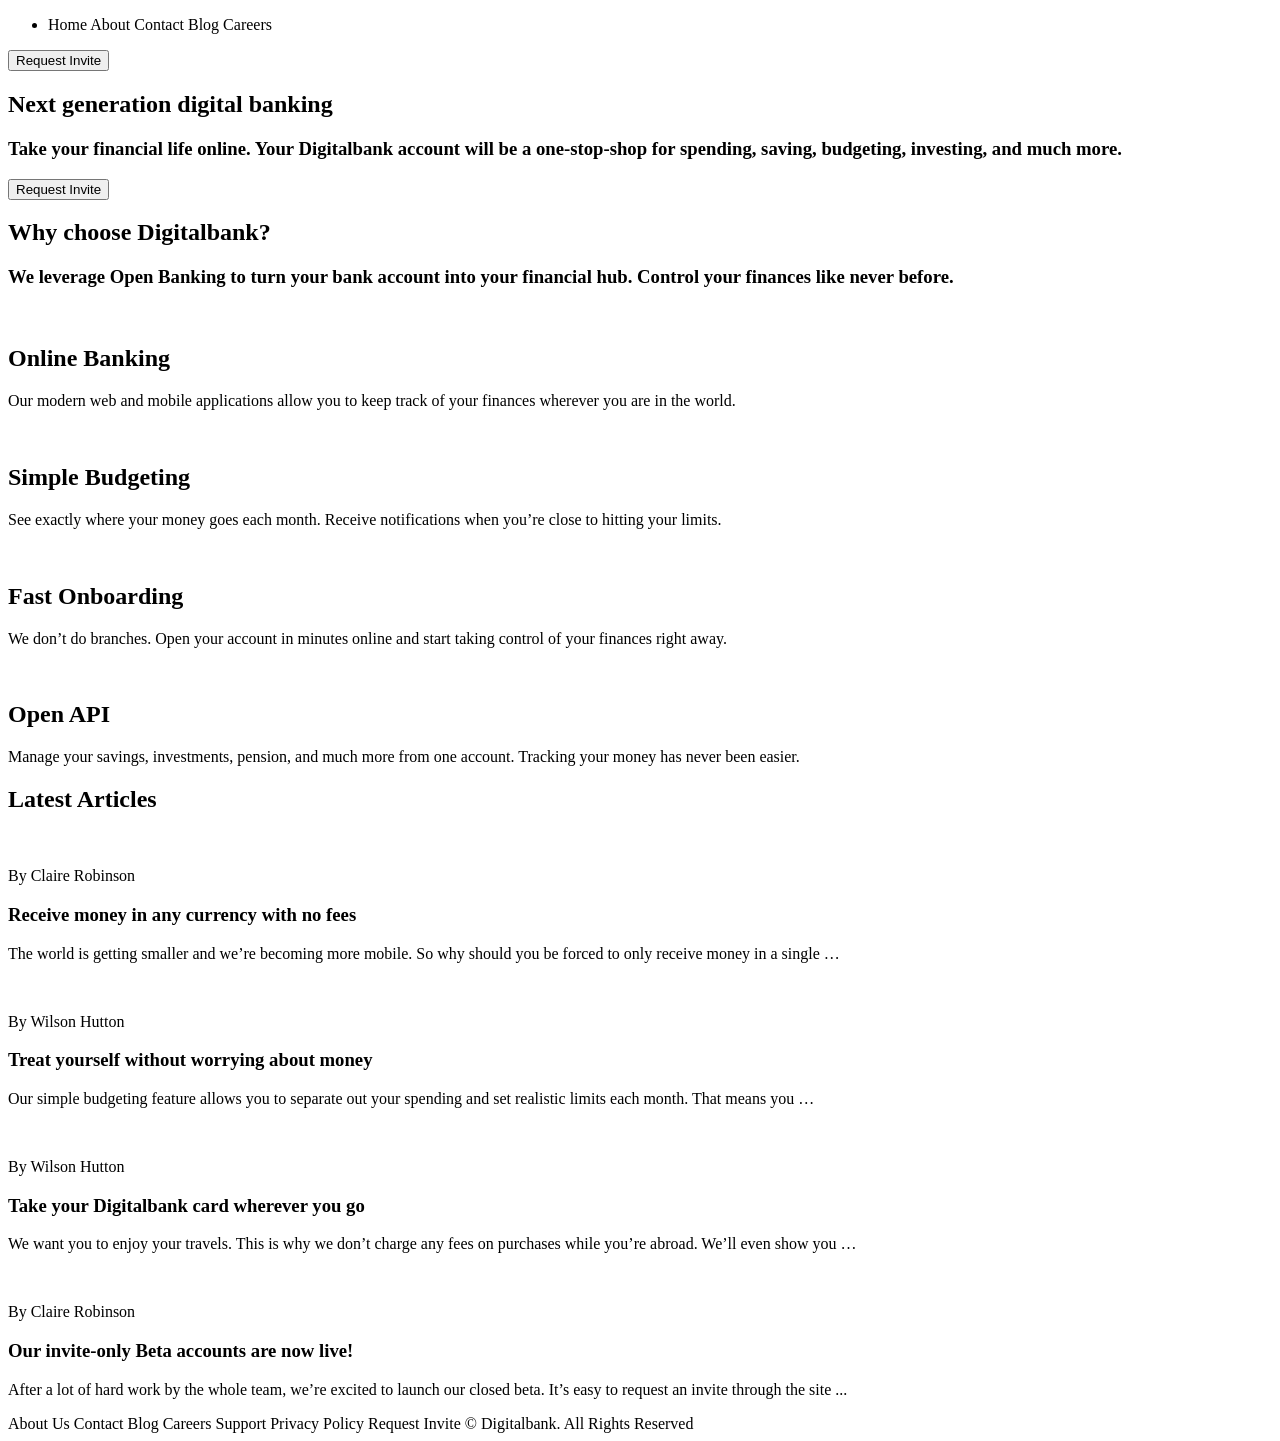
==== semana4/proyecto-reto_final/digitalbank-landing-page-master/index.html @ 3af238a7 "definiendo html-proyecto final sem4" ====
<!doctype html>
<html lang="en">
  <head>
    <meta charset="UTF-8" />
    <meta name="viewport" content="width=device-width, initial-scale=1.0" />
    <title>Reto Final</title>
    <link rel="stylesheet" href="style.css" />
    <link
      rel="icon"
      type="image/png"
      sizes="32x32"
      href="./images/favicon-32x32.png"
    />
  </head>
  <body>
    <header>
      <nav>
        <div class="nav_var__logo"></div>
        <div class="nav_var__menu">
          <ul>
            <li>Home About Contact Blog Careers</li>
          </ul>
        </div>
        <div class="nav_var__botton"><button>Request Invite</button></div>
      </nav>
    </header>
    <main>
      <section class="content">
        <div class="content__prim">
          <h1>Next generation digital banking</h1>
          <h3>
            Take your financial life online. Your Digitalbank account will be a
            one-stop-shop for spending, saving, budgeting, investing, and much
            more.
          </h3>
          <button>Request Invite</button>
        </div>
        <div class="content__services">
          <h1>Why choose Digitalbank?</h1>
          <h3>
            We leverage Open Banking to turn your bank account into your
            financial hub. Control your finances like never before.
          </h3>
          <div class="content__services-box">
            <div class="content__services-box-ej">
              <img src="" alt="" />
              <h1>Online Banking</h1>
              <p>
                Our modern web and mobile applications allow you to keep track
                of your finances wherever you are in the world.
              </p>
            </div>
            <div class="content__services-box-ej">
              <img src="" alt="" />
              <h1>Simple Budgeting</h1>
              <p>
                See exactly where your money goes each month. Receive
                notifications when you’re close to hitting your limits.
              </p>
            </div>
            <div class="content__services-box-ej">
              <img src="" alt="" />
              <h1>Fast Onboarding</h1>
              <p>
                We don’t do branches. Open your account in minutes online and
                start taking control of your finances right away.
              </p>
            </div>
            <div class="content__services-box-ej">
              <img src="" alt="" />
              <h1>Open API</h1>
              <p>
                Manage your savings, investments, pension, and much more from
                one account. Tracking your money has never been easier.
              </p>
            </div>
          </div>
        </div>
        <div class="content__articles">
          <h1>Latest Articles</h1>
          <div class="content__articles-box">
            <div class="content__articles-ej">
              <img src="" alt="" />
              <p>By Claire Robinson</p>
              <h3>Receive money in any currency with no fees</h3>
              <p>
                The world is getting smaller and we’re becoming more mobile. So
                why should you be forced to only receive money in a single …
              </p>
            </div>
            <div class="content__articles-ej">
              <img src="" alt="" />
              <p>By Wilson Hutton</p>
              <h3>Treat yourself without worrying about money</h3>
              <p>
                Our simple budgeting feature allows you to separate out your
                spending and set realistic limits each month. That means you …
              </p>
            </div>
            <div class="content__articles-ej">
              <img src="" alt="" />
              <p>By Wilson Hutton</p>
              <h3>Take your Digitalbank card wherever you go</h3>
              <p>
                We want you to enjoy your travels. This is why we don’t charge
                any fees on purchases while you’re abroad. We’ll even show you …
              </p>
            </div>
            <div class="content__articles-ej">
              <img src="" alt="" />
              <p>By Claire Robinson</p>
              <h3>Our invite-only Beta accounts are now live!</h3>
              <p>
                After a lot of hard work by the whole team, we’re excited to
                launch our closed beta. It’s easy to request an invite through
                the site ...
              </p>
            </div>
          </div>
        </div>
      </section>
    </main>
    <footer>
      About Us Contact Blog Careers Support Privacy Policy Request Invite ©
      Digitalbank. All Rights Reserved
    </footer>
  </body>
</html>
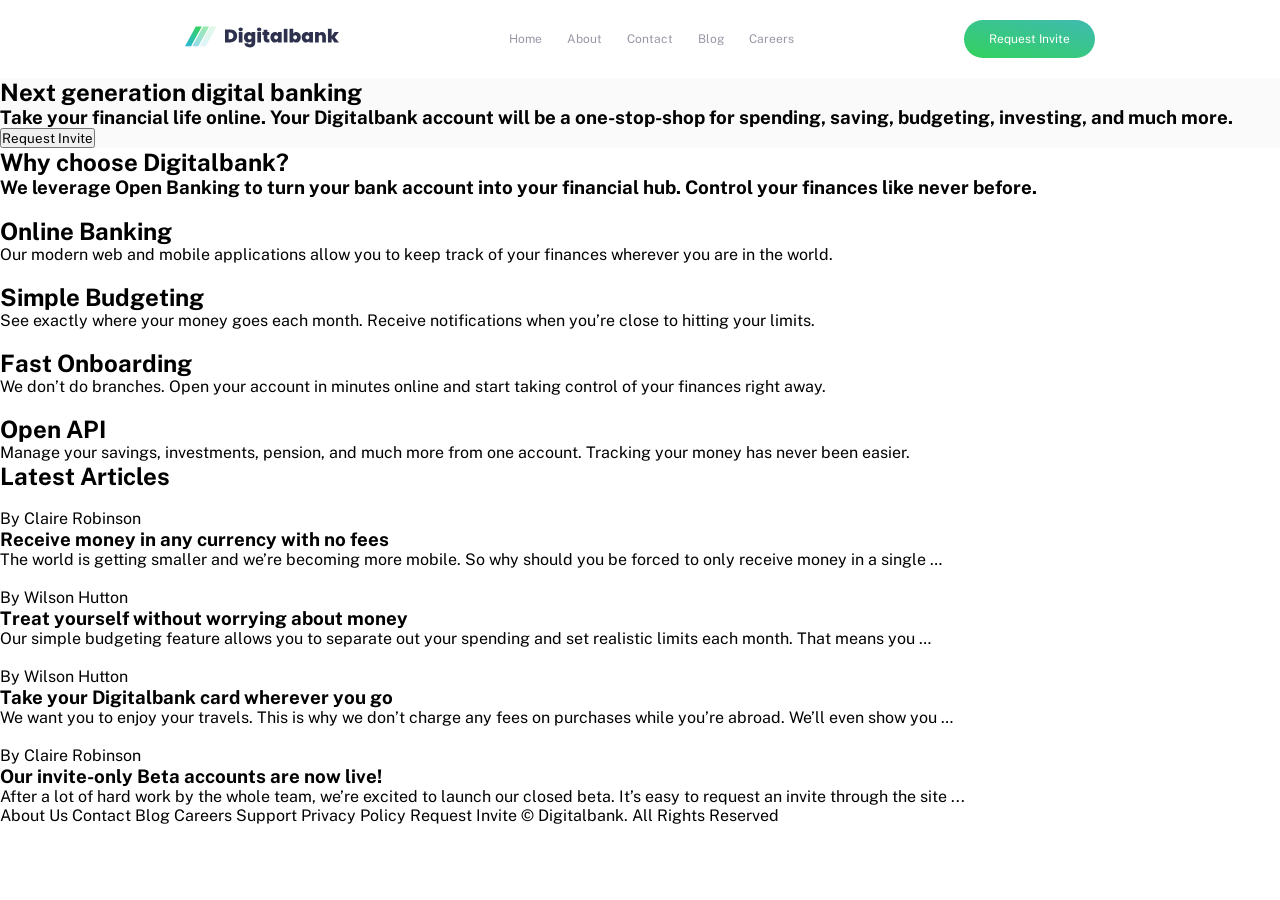
==== commit 6321db9c: "avanzando barra de navegacion" ====
--- a/semana4/proyecto-reto_final/digitalbank-landing-page-master/index.html
+++ b/semana4/proyecto-reto_final/digitalbank-landing-page-master/index.html
@@ -11,17 +11,29 @@
       sizes="32x32"
       href="./images/favicon-32x32.png"
     />
+    <link rel="preconnect" href="https://fonts.googleapis.com" />
+    <link rel="preconnect" href="https://fonts.gstatic.com" crossorigin />
+    <link
+      href="https://fonts.googleapis.com/css2?family=Public+Sans:ital,wght@0,100..900;1,100..900&display=swap"
+      rel="stylesheet"
+    />
   </head>
   <body>
     <header>
-      <nav>
-        <div class="nav_var__logo"></div>
+      <nav class="nav_var">
+        <div class="nav_var__logo">
+          <img src="images/logo-dark.svg" alt="logo_digital" />
+        </div>
         <div class="nav_var__menu">
           <ul>
-            <li>Home About Contact Blog Careers</li>
+            <li>Home</li>
+            <li>About</li>
+            <li>Contact</li>
+            <li>Blog</li>
+            <li>Careers</li>
           </ul>
         </div>
-        <div class="nav_var__botton"><button>Request Invite</button></div>
+        <div class="nav_var__button"><button>Request Invite</button></div>
       </nav>
     </header>
     <main>
--- a/semana4/proyecto-reto_final/digitalbank-landing-page-master/style.css
+++ b/semana4/proyecto-reto_final/digitalbank-landing-page-master/style.css
@@ -0,0 +1,40 @@
+* {
+  padding: 0%;
+  margin: 0%;
+  font-family: "Public Sans", sans-serif;
+}
+header {
+  background-color: hsl(0, 100%, 100%);
+}
+.nav_var {
+  padding: 20px 100px;
+  justify-content: space-around;
+  display: flex;
+  align-items: center;
+}
+.nav_var__menu ul {
+  list-style: none;
+  display: flex;
+  gap: 25px;
+  font-size: 12px;
+}
+.nav_var__menu ul li {
+  gap: 10px;
+  color: hsl(233, 8%, 62%);
+}
+.nav_var__button button {
+  background: #3fbab2;
+  background: linear-gradient(
+    194deg,
+    rgba(63, 186, 178, 1) 0%,
+    rgba(50, 210, 93, 1) 100%
+  );
+  padding: 12px 25px;
+  border: none;
+  border-radius: 30px;
+  color: hsl(0, 100%, 100%);
+  font-size: 12px;
+}
+.content__prim {
+  background-color: hsl(0, 0%, 98%);
+}
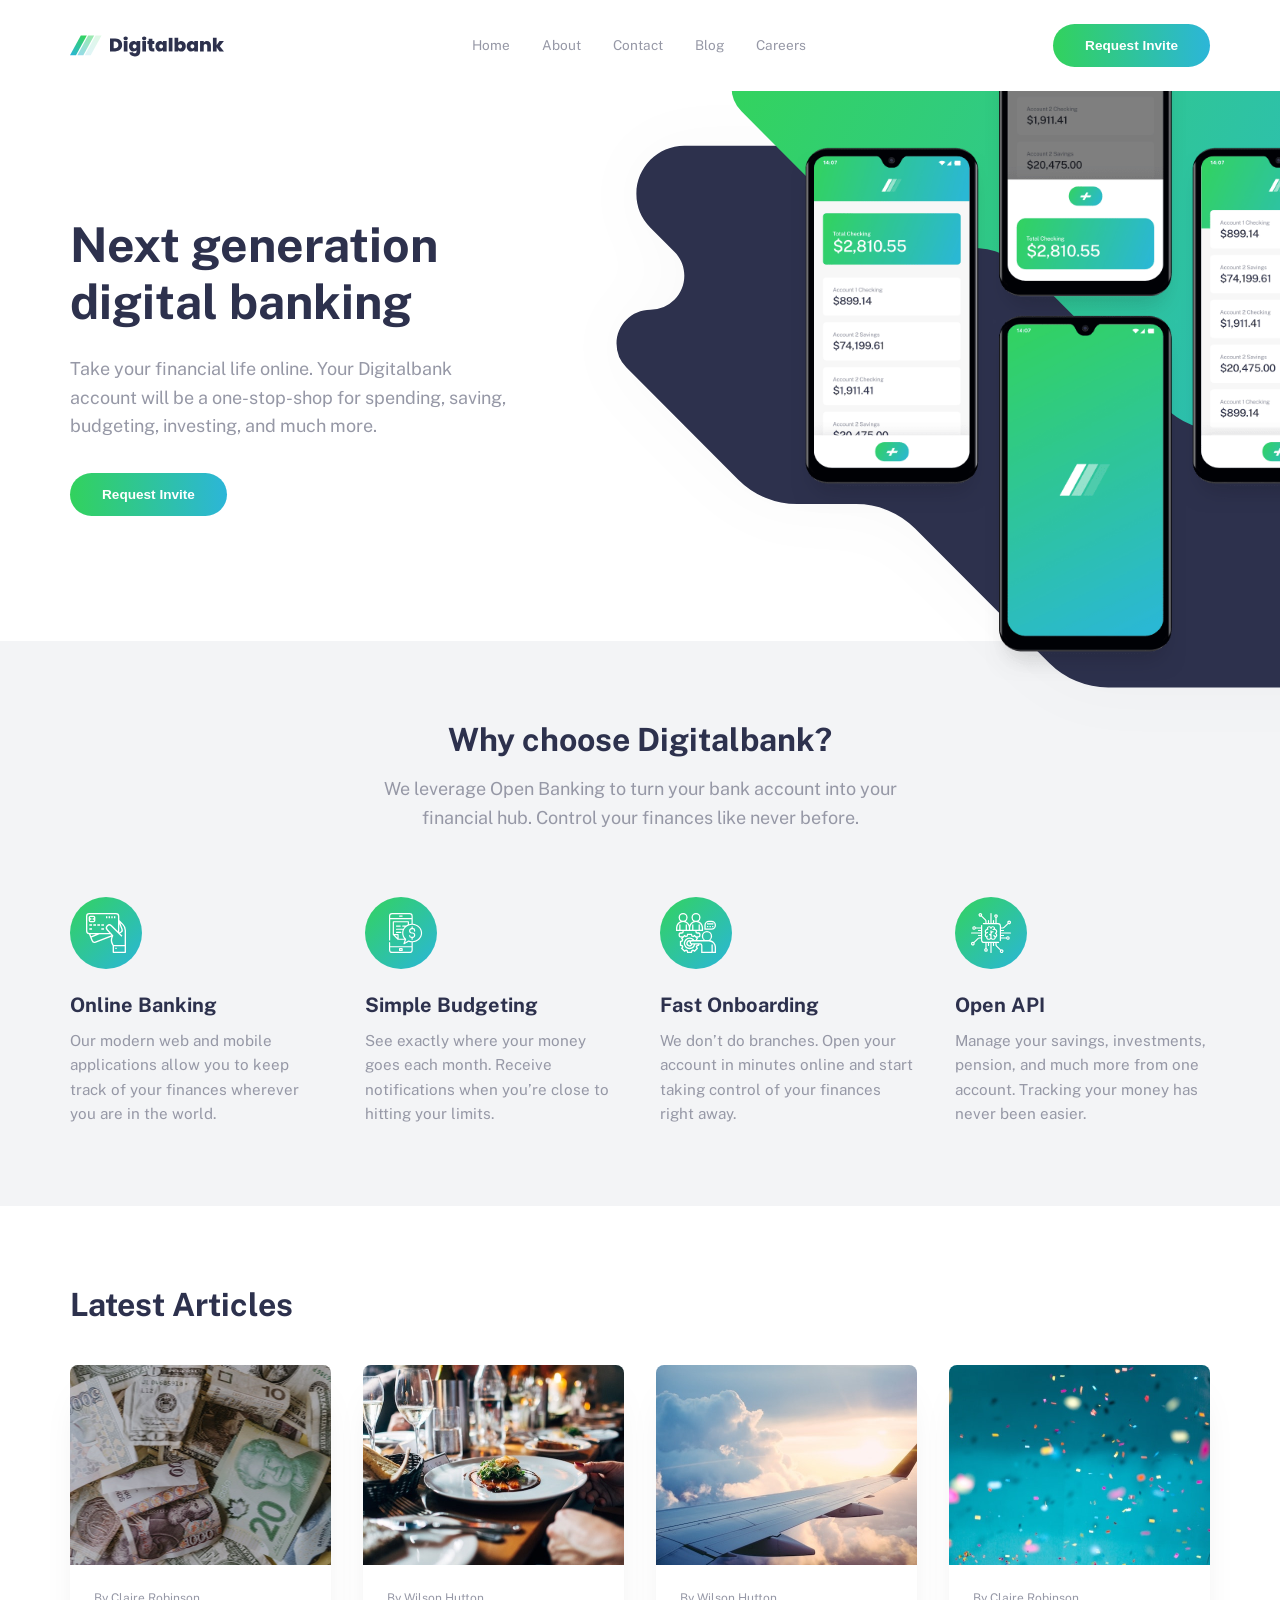
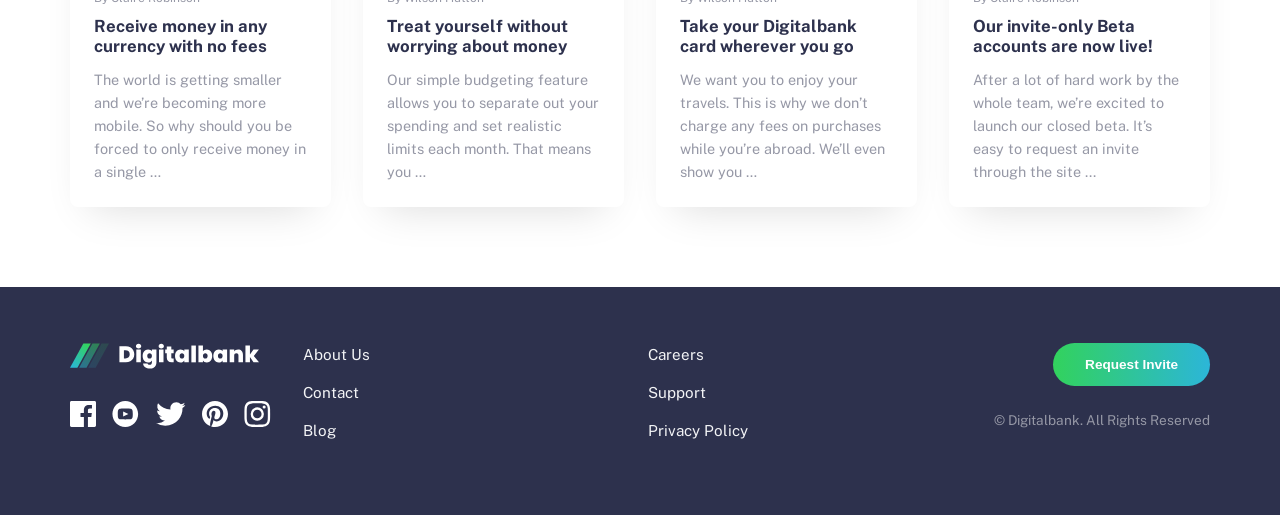
==== commit 7446125c: "terminando proyecto" ====
--- a/semana4/proyecto-reto_final/digitalbank-landing-page-master/index.html
+++ b/semana4/proyecto-reto_final/digitalbank-landing-page-master/index.html
@@ -3,7 +3,7 @@
   <head>
     <meta charset="UTF-8" />
     <meta name="viewport" content="width=device-width, initial-scale=1.0" />
-    <title>Reto Final</title>
+    <title>Digitalbank | Next generation digital banking</title>
     <link rel="stylesheet" href="style.css" />
     <link
       rel="icon"
@@ -19,122 +19,232 @@
     />
   </head>
   <body>
-    <header>
-      <nav class="nav_var">
+    <header class="header">
+      <nav class="nav_var container">
         <div class="nav_var__logo">
-          <img src="images/logo-dark.svg" alt="logo_digital" />
-        </div>
+          <a href="#">
+            <img src="images/logo-dark.svg" alt="Digitalbank" />
+          </a>
+        </div>
+
+        <input type="checkbox" id="nav-toggle" class="nav-toggle" />
+        <label
+          for="nav-toggle"
+          class="nav_var__hamburger"
+          aria-label="Abrir menú"
+        >
+          <img src="images/icon-hamburger.svg" alt="" class="icon-open" />
+          <img src="images/icon-close.svg" alt="" class="icon-close" />
+        </label>
+
         <div class="nav_var__menu">
           <ul>
-            <li>Home</li>
-            <li>About</li>
-            <li>Contact</li>
-            <li>Blog</li>
-            <li>Careers</li>
+            <li><a href="#">Home</a></li>
+            <li><a href="#">About</a></li>
+            <li><a href="#">Contact</a></li>
+            <li><a href="#">Blog</a></li>
+            <li><a href="#">Careers</a></li>
           </ul>
-        </div>
-        <div class="nav_var__button"><button>Request Invite</button></div>
+          <button class="btn nav_var__menu-button">Request Invite</button>
+        </div>
+
+        <div class="nav_var__button">
+          <button class="btn">Request Invite</button>
+        </div>
+
+        <label for="nav-toggle" class="nav_var__overlay"></label>
       </nav>
     </header>
+
     <main>
       <section class="content">
         <div class="content__prim">
-          <h1>Next generation digital banking</h1>
-          <h3>
-            Take your financial life online. Your Digitalbank account will be a
-            one-stop-shop for spending, saving, budgeting, investing, and much
-            more.
-          </h3>
-          <button>Request Invite</button>
-        </div>
+          <div class="container content__prim-inner">
+            <div class="content__prim-text">
+              <h1>Next generation digital banking</h1>
+              <p>
+                Take your financial life online. Your Digitalbank account will
+                be a one-stop-shop for spending, saving, budgeting, investing,
+                and much more.
+              </p>
+              <button class="btn">Request Invite</button>
+            </div>
+          </div>
+          <div class="content__prim-logo">
+            <img
+              class="bg-intro bg-intro--desktop"
+              src="images/bg-intro-desktop.svg"
+              alt=""
+            />
+            <img
+              class="bg-intro bg-intro--mobile"
+              src="images/bg-intro-mobile.svg"
+              alt=""
+            />
+            <img
+              class="mockups"
+              src="images/image-mockups.png"
+              alt="Digitalbank mobile app previews"
+            />
+          </div>
+        </div>
+
         <div class="content__services">
-          <h1>Why choose Digitalbank?</h1>
-          <h3>
-            We leverage Open Banking to turn your bank account into your
-            financial hub. Control your finances like never before.
-          </h3>
-          <div class="content__services-box">
-            <div class="content__services-box-ej">
-              <img src="" alt="" />
-              <h1>Online Banking</h1>
-              <p>
-                Our modern web and mobile applications allow you to keep track
-                of your finances wherever you are in the world.
-              </p>
+          <div class="container">
+            <h2>Why choose Digitalbank?</h2>
+            <p class="content__services-desc">
+              We leverage Open Banking to turn your bank account into your
+              financial hub. Control your finances like never before.
+            </p>
+            <div class="content__services-box">
+              <div class="content__services-box-ej">
+                <img src="images/icon-online.svg" alt="" />
+                <h3>Online Banking</h3>
+                <p>
+                  Our modern web and mobile applications allow you to keep track
+                  of your finances wherever you are in the world.
+                </p>
+              </div>
+              <div class="content__services-box-ej">
+                <img src="images/icon-budgeting.svg" alt="" />
+                <h3>Simple Budgeting</h3>
+                <p>
+                  See exactly where your money goes each month. Receive
+                  notifications when you’re close to hitting your limits.
+                </p>
+              </div>
+              <div class="content__services-box-ej">
+                <img src="images/icon-onboarding.svg" alt="" />
+                <h3>Fast Onboarding</h3>
+                <p>
+                  We don’t do branches. Open your account in minutes online and
+                  start taking control of your finances right away.
+                </p>
+              </div>
+              <div class="content__services-box-ej">
+                <img src="images/icon-api.svg" alt="" />
+                <h3>Open API</h3>
+                <p>
+                  Manage your savings, investments, pension, and much more from
+                  one account. Tracking your money has never been easier.
+                </p>
+              </div>
             </div>
-            <div class="content__services-box-ej">
-              <img src="" alt="" />
-              <h1>Simple Budgeting</h1>
-              <p>
-                See exactly where your money goes each month. Receive
-                notifications when you’re close to hitting your limits.
-              </p>
-            </div>
-            <div class="content__services-box-ej">
-              <img src="" alt="" />
-              <h1>Fast Onboarding</h1>
-              <p>
-                We don’t do branches. Open your account in minutes online and
-                start taking control of your finances right away.
-              </p>
-            </div>
-            <div class="content__services-box-ej">
-              <img src="" alt="" />
-              <h1>Open API</h1>
-              <p>
-                Manage your savings, investments, pension, and much more from
-                one account. Tracking your money has never been easier.
-              </p>
-            </div>
-          </div>
-        </div>
-        <div class="content__articles">
-          <h1>Latest Articles</h1>
+          </div>
+        </div>
+
+        <div class="content__articles container">
+          <h2>Latest Articles</h2>
           <div class="content__articles-box">
-            <div class="content__articles-ej">
-              <img src="" alt="" />
-              <p>By Claire Robinson</p>
-              <h3>Receive money in any currency with no fees</h3>
-              <p>
-                The world is getting smaller and we’re becoming more mobile. So
-                why should you be forced to only receive money in a single …
-              </p>
-            </div>
-            <div class="content__articles-ej">
-              <img src="" alt="" />
-              <p>By Wilson Hutton</p>
-              <h3>Treat yourself without worrying about money</h3>
-              <p>
-                Our simple budgeting feature allows you to separate out your
-                spending and set realistic limits each month. That means you …
-              </p>
-            </div>
-            <div class="content__articles-ej">
-              <img src="" alt="" />
-              <p>By Wilson Hutton</p>
-              <h3>Take your Digitalbank card wherever you go</h3>
-              <p>
-                We want you to enjoy your travels. This is why we don’t charge
-                any fees on purchases while you’re abroad. We’ll even show you …
-              </p>
-            </div>
-            <div class="content__articles-ej">
-              <img src="" alt="" />
-              <p>By Claire Robinson</p>
-              <h3>Our invite-only Beta accounts are now live!</h3>
-              <p>
-                After a lot of hard work by the whole team, we’re excited to
-                launch our closed beta. It’s easy to request an invite through
-                the site ...
-              </p>
-            </div>
+            <article class="content__articles-ej">
+              <img src="images/image-currency.jpg" alt="" />
+              <div class="content__articles-ej-text">
+                <p class="author">By Claire Robinson</p>
+                <h3>
+                  <a href="#">Receive money in any currency with no fees</a>
+                </h3>
+                <p>
+                  The world is getting smaller and we’re becoming more mobile.
+                  So why should you be forced to only receive money in a single
+                  …
+                </p>
+              </div>
+            </article>
+            <article class="content__articles-ej">
+              <img src="images/image-restaurant.jpg" alt="" />
+              <div class="content__articles-ej-text">
+                <p class="author">By Wilson Hutton</p>
+                <h3>
+                  <a href="#">Treat yourself without worrying about money</a>
+                </h3>
+                <p>
+                  Our simple budgeting feature allows you to separate out your
+                  spending and set realistic limits each month. That means you …
+                </p>
+              </div>
+            </article>
+            <article class="content__articles-ej">
+              <img src="images/image-plane.jpg" alt="" />
+              <div class="content__articles-ej-text">
+                <p class="author">By Wilson Hutton</p>
+                <h3>
+                  <a href="#">Take your Digitalbank card wherever you go</a>
+                </h3>
+                <p>
+                  We want you to enjoy your travels. This is why we don’t charge
+                  any fees on purchases while you’re abroad. We’ll even show you
+                  …
+                </p>
+              </div>
+            </article>
+            <article class="content__articles-ej">
+              <img src="images/image-confetti.jpg" alt="" />
+              <div class="content__articles-ej-text">
+                <p class="author">By Claire Robinson</p>
+                <h3>
+                  <a href="#">Our invite-only Beta accounts are now live!</a>
+                </h3>
+                <p>
+                  After a lot of hard work by the whole team, we’re excited to
+                  launch our closed beta. It’s easy to request an invite through
+                  the site ...
+                </p>
+              </div>
+            </article>
           </div>
         </div>
       </section>
     </main>
-    <footer>
-      About Us Contact Blog Careers Support Privacy Policy Request Invite ©
-      Digitalbank. All Rights Reserved
+
+    <footer class="footer">
+      <div class="footer__content container">
+        <div class="footer__logo">
+          <img src="images/logo-light.svg" alt="Digitalbank" />
+          <ul class="footer__social">
+            <li>
+              <a href="#"
+                ><img src="images/icon-facebook.svg" alt="Facebook"
+              /></a>
+            </li>
+            <li>
+              <a href="#"
+                ><img src="images/icon-youtube.svg" alt="Youtube"
+              /></a>
+            </li>
+            <li>
+              <a href="#"
+                ><img src="images/icon-twitter.svg" alt="Twitter"
+              /></a>
+            </li>
+            <li>
+              <a href="#"
+                ><img src="images/icon-pinterest.svg" alt="Pinterest"
+              /></a>
+            </li>
+            <li>
+              <a href="#"
+                ><img src="images/icon-instagram.svg" alt="Instagram"
+              /></a>
+            </li>
+          </ul>
+        </div>
+
+        <ul class="footer__links">
+          <li><a href="#">About Us</a></li>
+          <li><a href="#">Contact</a></li>
+          <li><a href="#">Blog</a></li>
+        </ul>
+        <ul class="footer__links">
+          <li><a href="#">Careers</a></li>
+          <li><a href="#">Support</a></li>
+          <li><a href="#">Privacy Policy</a></li>
+        </ul>
+
+        <div class="footer__cta">
+          <button class="btn">Request Invite</button>
+          <p class="footer__copyright">© Digitalbank. All Rights Reserved</p>
+        </div>
+      </div>
     </footer>
   </body>
 </html>
--- a/semana4/proyecto-reto_final/digitalbank-landing-page-master/style.css
+++ b/semana4/proyecto-reto_final/digitalbank-landing-page-master/style.css
@@ -1,40 +1,561 @@
+/* ---------- Variables ---------- */
+:root {
+  --blue-950: hsl(233, 26%, 24%);
+  --green-500: hsl(136, 64%, 51%);
+  --cyan-400: hsl(192, 69%, 51%);
+  --gray-600: hsl(233, 8%, 62%);
+  --gray-100: hsl(220, 16%, 96%);
+  --gray-50: hsl(0, 0%, 98%);
+  --white: hsl(0, 0%, 100%);
+
+  --gradient: linear-gradient(to right, var(--green-500), var(--cyan-400));
+}
+
+/* ---------- Reset ---------- */
 * {
-  padding: 0%;
-  margin: 0%;
+  box-sizing: border-box;
+  padding: 0;
+  margin: 0;
+}
+
+html {
+  scroll-behavior: smooth;
+}
+
+body {
   font-family: "Public Sans", sans-serif;
-}
-header {
-  background-color: hsl(0, 100%, 100%);
-}
-.nav_var {
-  padding: 20px 100px;
-  justify-content: space-around;
-  display: flex;
-  align-items: center;
-}
-.nav_var__menu ul {
+  font-size: 18px;
+  font-weight: 400;
+  color: var(--gray-600);
+  line-height: 1.6;
+}
+
+img {
+  max-width: 100%;
+  display: block;
+}
+
+ul {
   list-style: none;
-  display: flex;
-  gap: 25px;
-  font-size: 12px;
-}
-.nav_var__menu ul li {
-  gap: 10px;
-  color: hsl(233, 8%, 62%);
-}
-.nav_var__button button {
-  background: #3fbab2;
-  background: linear-gradient(
-    194deg,
-    rgba(63, 186, 178, 1) 0%,
-    rgba(50, 210, 93, 1) 100%
-  );
-  padding: 12px 25px;
+}
+
+a {
+  text-decoration: none;
+  color: inherit;
+}
+
+h1,
+h2,
+h3 {
+  color: var(--blue-950);
+  font-weight: 700;
+  line-height: 1.2;
+}
+
+.container {
+  width: min(1140px, 100% - 3rem);
+  margin-inline: auto;
+}
+
+/* ---------- Buttons ---------- */
+.btn {
+  background: var(--gradient);
+  padding: 14px 32px;
   border: none;
   border-radius: 30px;
-  color: hsl(0, 100%, 100%);
-  font-size: 12px;
-}
+  color: var(--white);
+  font-size: 0.85rem;
+  font-weight: 700;
+  cursor: pointer;
+  transition: opacity 0.2s ease;
+}
+
+.btn:hover,
+.btn:focus-visible {
+  opacity: 0.6;
+}
+
+/* ---------- Header / Nav ---------- */
+.header {
+  background-color: var(--white);
+  position: relative;
+  z-index: 20;
+}
+
+.nav_var {
+  padding-block: 1.5rem;
+  display: flex;
+  align-items: center;
+  justify-content: space-between;
+  gap: 2rem;
+}
+
+.nav_var__logo img {
+  height: 22px;
+}
+
+.nav_var__menu ul {
+  display: flex;
+  gap: 2rem;
+  font-size: 0.85rem;
+}
+
+.nav_var__menu ul li a {
+  position: relative;
+  padding-block: 0.5rem;
+  transition: color 0.2s ease;
+}
+
+.nav_var__menu ul li a:hover,
+.nav_var__menu ul li a:focus-visible {
+  color: var(--blue-950);
+}
+
+.nav_var__menu ul li a::after {
+  content: "";
+  position: absolute;
+  left: 0;
+  right: 0;
+  bottom: 0;
+  height: 3px;
+  background: var(--gradient);
+  transform: scaleX(0);
+  transition: transform 0.2s ease;
+}
+
+.nav_var__menu ul li a:hover::after,
+.nav_var__menu ul li a:focus-visible::after {
+  transform: scaleX(1);
+}
+
+.nav-toggle,
+.nav_var__hamburger,
+.nav_var__overlay,
+.nav_var__menu-button {
+  display: none;
+}
+
+/* ---------- Hero ---------- */
+body {
+  overflow-x: hidden;
+}
+
 .content__prim {
-  background-color: hsl(0, 0%, 98%);
-}
+  position: relative;
+  display: flex;
+  align-items: center;
+  min-height: 550px;
+  padding-block: 3rem;
+}
+
+.content__prim-inner {
+  position: relative;
+  z-index: 3;
+}
+
+.content__prim-text {
+  max-width: 450px;
+}
+
+.content__prim-text h1 {
+  font-size: 3rem;
+  margin-bottom: 1.5rem;
+}
+
+.content__prim-text p {
+  margin-bottom: 2rem;
+}
+
+.content__prim-logo {
+  position: absolute;
+  top: 230px;
+  right: -100px;
+  transform: translateY(-50%);
+  width: 46%;
+  min-width: 560px;
+  max-width: 760px;
+}
+
+.content__prim-logo .bg-intro {
+  position: absolute;
+  top: 50%;
+  left: 50%;
+  width: 180%;
+  max-width: none;
+  transform: translate(-50%, -50%);
+  z-index: 1;
+}
+
+.content__prim-logo .bg-intro--mobile {
+  display: none;
+}
+
+.content__prim-logo .mockups {
+  position: relative;
+  z-index: 2;
+  width: 100%;
+}
+
+/* ---------- Services ---------- */
+.content__services {
+  background-color: var(--gray-100);
+  padding-block: 5rem;
+  text-align: center;
+}
+
+.content__services h2 {
+  font-size: 2rem;
+  margin-bottom: 1rem;
+}
+
+.content__services-desc {
+  max-width: 550px;
+  margin-inline: auto;
+  margin-bottom: 4rem;
+}
+
+.content__services-box {
+  display: grid;
+  grid-template-columns: repeat(4, 1fr);
+  gap: 2.5rem;
+  text-align: left;
+}
+
+.content__services-box-ej img {
+  width: 72px;
+  margin-bottom: 1.5rem;
+}
+
+.content__services-box-ej h3 {
+  font-size: 1.25rem;
+  margin-bottom: 0.75rem;
+}
+
+.content__services-box-ej p {
+  font-size: 0.95rem;
+}
+
+/* ---------- Articles ---------- */
+.content__articles {
+  padding-block: 5rem;
+}
+
+.content__articles h2 {
+  font-size: 2rem;
+  margin-bottom: 2.5rem;
+}
+
+.content__articles-box {
+  display: grid;
+  grid-template-columns: repeat(4, 1fr);
+  gap: 2rem;
+}
+
+.content__articles-ej {
+  background-color: var(--white);
+  border-radius: 8px;
+  overflow: hidden;
+  box-shadow: 0 20px 40px -20px rgba(0, 0, 0, 0.15);
+  display: flex;
+  flex-direction: column;
+}
+
+.content__articles-ej img {
+  width: 100%;
+  height: 200px;
+  object-fit: cover;
+}
+
+.content__articles-ej-text {
+  padding: 1.5rem;
+}
+
+.content__articles-ej .author {
+  font-size: 0.75rem;
+  margin-bottom: 0.5rem;
+}
+
+.content__articles-ej h3 {
+  font-size: 1.05rem;
+  margin-bottom: 0.75rem;
+}
+
+.content__articles-ej h3 a {
+  transition: color 0.2s ease;
+}
+
+.content__articles-ej h3 a:hover,
+.content__articles-ej h3 a:focus-visible {
+  color: var(--green-500);
+}
+
+.content__articles-ej p:not(.author) {
+  font-size: 0.9rem;
+}
+
+/* ---------- Footer ---------- */
+.footer {
+  background-color: var(--blue-950);
+  padding-block: 3.5rem;
+}
+
+.footer__content {
+  display: grid;
+  grid-template-columns: auto 1fr 1fr auto;
+  gap: 2rem;
+  align-items: start;
+}
+
+.footer__logo img {
+  height: 26px;
+  margin-bottom: 2rem;
+}
+
+.footer__social {
+  display: flex;
+  gap: 1rem;
+}
+
+.footer__social a {
+  transition: opacity 0.2s ease;
+}
+
+.footer__social a:hover,
+.footer__social a:focus-visible {
+  opacity: 0.6;
+}
+
+.footer__links {
+  display: flex;
+  flex-direction: column;
+  gap: 0.85rem;
+  font-size: 0.95rem;
+}
+
+.footer__links a {
+  color: var(--gray-100);
+  transition: color 0.2s ease;
+}
+
+.footer__links a:hover,
+.footer__links a:focus-visible {
+  color: var(--green-500);
+}
+
+.footer__cta {
+  display: flex;
+  flex-direction: column;
+  align-items: flex-end;
+  gap: 1.5rem;
+  text-align: right;
+}
+
+.footer__copyright {
+  font-size: 0.85rem;
+  color: var(--gray-600);
+}
+
+/* ==========================================================
+   Responsive - Tablet
+   ========================================================== */
+@media (max-width: 1024px) {
+  .content__services-box,
+  .content__articles-box {
+    grid-template-columns: repeat(2, 1fr);
+  }
+}
+
+/* ==========================================================
+   Responsive - Mobile
+   ========================================================== */
+@media (max-width: 768px) {
+  body {
+    font-size: 16px;
+  }
+
+  /* --- Nav / mobile menu --- */
+  .nav_var {
+    position: relative;
+    padding-block: 1.25rem;
+  }
+
+  .nav_var__button {
+    display: none;
+  }
+
+  .nav_var__hamburger {
+    display: block;
+    cursor: pointer;
+    z-index: 30;
+    position: relative;
+  }
+
+  .nav_var__hamburger .icon-close {
+    display: none;
+  }
+
+  .nav_var__menu {
+    position: absolute;
+    top: calc(100% + 1rem);
+    left: 0;
+    right: 0;
+    background: var(--white);
+    border-radius: 10px;
+    box-shadow: 0 30px 40px -15px rgba(0, 0, 0, 0.4);
+    padding: 2rem;
+    z-index: 25;
+
+    display: flex;
+    flex-direction: column;
+    align-items: center;
+    gap: 2rem;
+
+    opacity: 0;
+    transform: translateY(-10px);
+    pointer-events: none;
+    transition:
+      opacity 0.2s ease,
+      transform 0.2s ease;
+  }
+
+  .nav_var__menu ul {
+    flex-direction: column;
+    align-items: center;
+    gap: 1.5rem;
+    font-size: 1rem;
+  }
+
+  .nav_var__menu-button {
+    display: inline-block;
+    width: 100%;
+  }
+
+  .nav_var__overlay {
+    display: none;
+    position: fixed;
+    inset: 0;
+    background: linear-gradient(
+      to bottom,
+      rgba(20, 20, 45, 0.85),
+      rgba(20, 20, 45, 0.4)
+    );
+    z-index: 15;
+  }
+
+  .nav-toggle:checked ~ .nav_var__hamburger .icon-open {
+    display: none;
+  }
+
+  .nav-toggle:checked ~ .nav_var__hamburger .icon-close {
+    display: block;
+  }
+
+  .nav-toggle:checked ~ .nav_var__menu {
+    opacity: 1;
+    transform: translateY(0);
+    pointer-events: auto;
+  }
+
+  .nav-toggle:checked ~ .nav_var__overlay {
+    display: block;
+  }
+
+  /* --- Hero --- */
+  .content__prim {
+    flex-direction: column;
+    min-height: 0;
+    padding-block: 0 3rem;
+  }
+
+  .content__prim-inner {
+    width: 100%;
+  }
+
+  .content__prim-text {
+    max-width: none;
+    text-align: center;
+    margin-inline: auto;
+  }
+
+  .content__prim-text h1 {
+    font-size: 2rem;
+  }
+
+  .content__prim-logo {
+    position: relative;
+    top: auto;
+    right: auto;
+    transform: none;
+    width: 100%;
+    min-width: 0;
+    max-width: none;
+    margin-bottom: 1.5rem;
+    order: -1;
+  }
+
+  .content__prim-logo .bg-intro--desktop {
+    display: none;
+  }
+
+  .content__prim-logo .bg-intro--mobile {
+    display: block;
+    position: absolute;
+    top: 50%;
+    left: 50%;
+    width: 220%;
+    max-width: none;
+    transform: translate(-50%, -50%);
+    z-index: 1;
+  }
+
+  .content__prim-logo .mockups {
+    position: relative;
+    z-index: 2;
+    width: 70%;
+    margin-inline: auto;
+  }
+
+  /* --- Services / Articles grids --- */
+  .content__services-box,
+  .content__articles-box {
+    grid-template-columns: 1fr;
+    text-align: center;
+  }
+
+  .content__services-box-ej {
+    display: flex;
+    flex-direction: column;
+    align-items: center;
+  }
+
+  .content__services-desc {
+    margin-bottom: 3rem;
+  }
+
+  .content__articles h2,
+  .content__services h2 {
+    text-align: center;
+  }
+
+  /* --- Footer --- */
+  .footer__content {
+    grid-template-columns: 1fr;
+    text-align: center;
+  }
+
+  .footer__logo {
+    display: flex;
+    flex-direction: column;
+    align-items: center;
+  }
+
+  .footer__links {
+    align-items: center;
+  }
+
+  .footer__cta {
+    align-items: center;
+    text-align: center;
+    margin-top: 1rem;
+  }
+}
